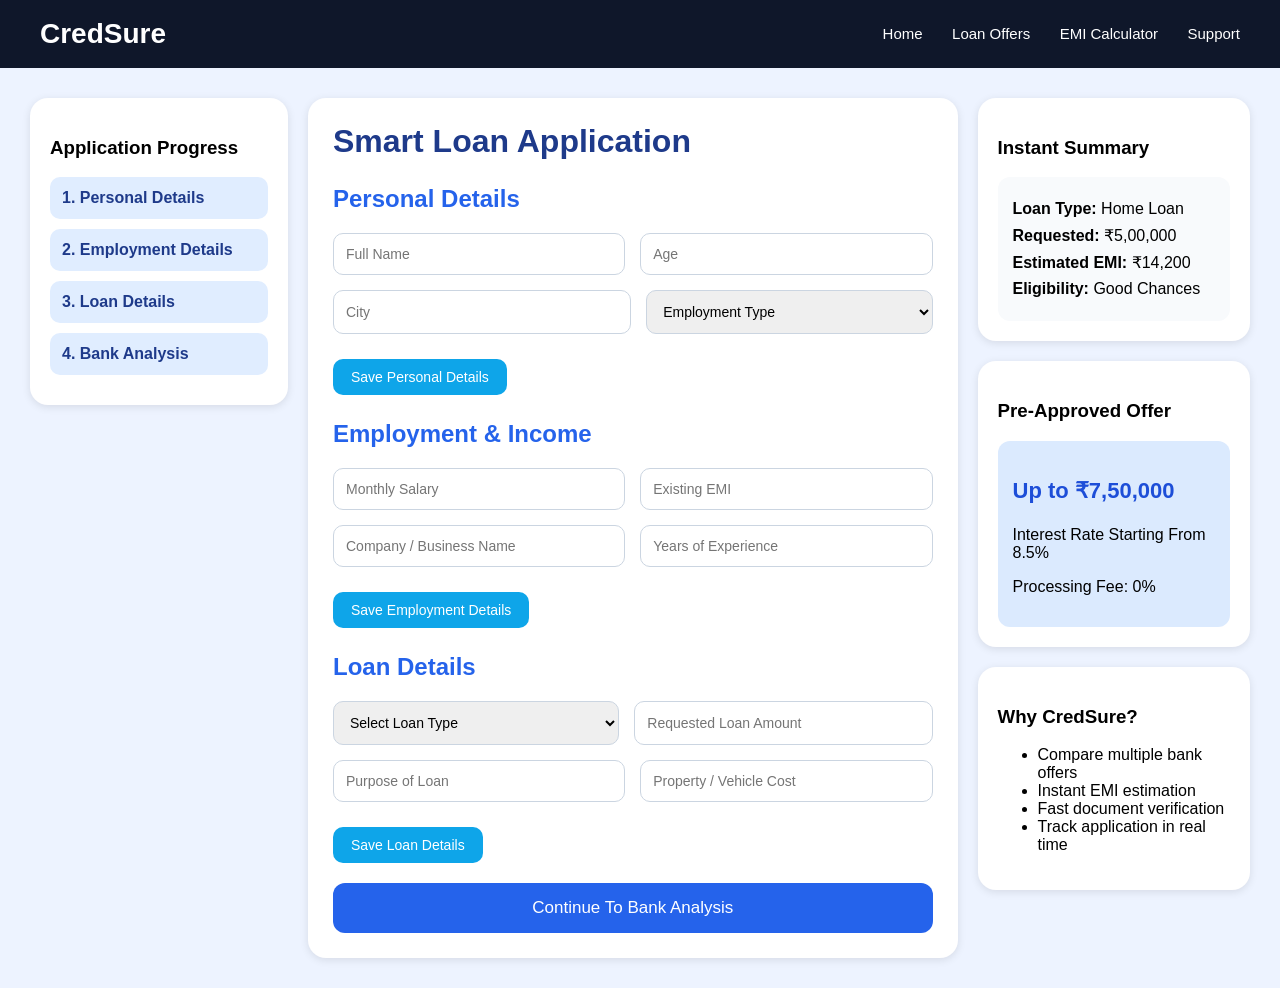
==== src/main/resources/templates/index.html @ 7bf1989f "Initial commit of CredSure fintech project" ====
<!DOCTYPE html>
<html xmlns:th="http://www.thymeleaf.org">
<head>
    <title>CredSure - Smart Loan Portal</title>

    <style>
        body{
            margin:0;
            font-family:Arial, sans-serif;
            background:#edf3ff;
        }

        .header{
            background:#0f172a;
            color:white;
            padding:18px 40px;
            display:flex;
            justify-content:space-between;
            align-items:center;
        }

		.logo{
		    font-size:28px;
		    font-weight:bold;
		    color:white;
		    text-decoration:none;
		}

        .nav a{
            color:white;
            text-decoration:none;
            margin-left:25px;
            font-size:15px;
        }

        .main{
            display:flex;
            gap:20px;
            padding:30px;
        }

        .left-panel{
            width:20%;
            background:white;
            border-radius:18px;
            padding:20px;
            height:fit-content;
            box-shadow:0 2px 8px rgba(0,0,0,0.1);
        }

        .center-panel{
            width:55%;
            background:white;
            border-radius:18px;
            padding:25px;
            box-shadow:0 2px 8px rgba(0,0,0,0.1);
        }

        .right-panel{
            width:25%;
            display:flex;
            flex-direction:column;
            gap:20px;
        }

        .card{
            background:white;
            border-radius:18px;
            padding:20px;
            box-shadow:0 2px 8px rgba(0,0,0,0.1);
        }

        h1{
            margin-top:0;
            color:#1e3a8a;
        }

        h2{
            color:#2563eb;
            margin-top:25px;
        }

        .progress-step{
            padding:12px;
            margin-bottom:10px;
            border-radius:10px;
            background:#e0edff;
            color:#1e3a8a;
            font-weight:bold;
            transition:0.3s;
        }

        .progress-step.completed{
            background:#dcfce7;
            color:#166534;
        }

        .progress-step.completed::before{
            content:"✓ ";
            font-weight:bold;
        }

        .row{
            display:flex;
            gap:15px;
            margin-bottom:15px;
        }

        input, select{
            width:100%;
            padding:12px;
            border:1px solid #cbd5e1;
            border-radius:10px;
            font-size:14px;
        }

        .save-btn{
            background:#0ea5e9;
            color:white;
            border:none;
            padding:10px 18px;
            border-radius:10px;
            margin-top:10px;
            cursor:pointer;
            font-size:14px;
        }

        .btn{
            width:100%;
            padding:15px;
            background:#2563eb;
            color:white;
            border:none;
            border-radius:12px;
            font-size:17px;
            margin-top:20px;
            cursor:pointer;
        }

        .summary-box{
            background:#f8fafc;
            padding:15px;
            border-radius:12px;
            margin-top:10px;
        }

        .summary-box p{
            margin:8px 0;
        }

        .offer{
            background:#dbeafe;
            border-radius:12px;
            padding:15px;
            margin-top:15px;
        }
    </style>
</head>
<body>

<div class="header">
    <a href="/" class="logo">CredSure</a>

    <div class="nav">
        <a href="/">Home</a>
        <a href="/offers">Loan Offers</a>
        <a href="/emi">EMI Calculator</a>
        <a href="/support">Support</a>
    </div>
</div>

<form action="/apply" method="post" th:object="${loanApplication}">

    <div class="main">

        <div class="left-panel">
            <h3>Application Progress</h3>

            <div id="step1" class="progress-step">1. Personal Details</div>
            <div id="step2" class="progress-step">2. Employment Details</div>
            <div id="step3" class="progress-step">3. Loan Details</div>
            <div id="step4" class="progress-step">4. Bank Analysis</div>
        </div>

        <div class="center-panel">

            <h1>Smart Loan Application</h1>

            <h2>Personal Details</h2>

            <div class="row">
                <input type="text" th:field="*{fullName}" placeholder="Full Name" required>
                <input type="number" th:field="*{age}" placeholder="Age" required>
            </div>

            <div class="row">
                <input type="text" th:field="*{city}" placeholder="City" required>

                <select th:field="*{employmentType}">
                    <option value="">Employment Type</option>
                    <option value="Government Employee">Government Employee</option>
                    <option value="Permanent Employee">Permanent Employee</option>
                    <option value="Temporary Employee">Temporary Employee</option>
                    <option value="Self Employed">Self Employed</option>
                    <option value="Business Owner">Business Owner</option>
                    <option value="Farmer">Farmer</option>
                    <option value="Retired">Retired</option>
                </select>
            </div>

            <button type="button" class="save-btn" onclick="completeStep(1)">
                Save Personal Details
            </button>

            <h2>Employment & Income</h2>

            <div class="row">
                <input type="number" th:field="*{salary}" placeholder="Monthly Salary" required>
                <input type="number" th:field="*{existingEmi}" placeholder="Existing EMI" required>
            </div>

            <div class="row">
                <input type="text" placeholder="Company / Business Name">
                <input type="number" placeholder="Years of Experience">
            </div>

            <button type="button" class="save-btn" onclick="completeStep(2)">
                Save Employment Details
            </button>

            <h2>Loan Details</h2>

            <div class="row">
                <select th:field="*{loanType}">
                    <option value="">Select Loan Type</option>
                    <option value="Home Loan">Home Loan</option>
                    <option value="Car Loan">Car Loan</option>
                    <option value="Personal Loan">Personal Loan</option>
                    <option value="Education Loan">Education Loan</option>
                    <option value="Business Loan">Business Loan</option>
                </select>

                <input type="number" th:field="*{loanAmount}" placeholder="Requested Loan Amount" required>
            </div>

            <div class="row">
                <input type="text" placeholder="Purpose of Loan">
                <input type="number" placeholder="Property / Vehicle Cost">
            </div>

            <button type="button" class="save-btn" onclick="completeStep(3)">
                Save Loan Details
            </button>

            <button type="submit" class="btn" onclick="completeStep(4)">
                Continue To Bank Analysis
            </button>

        </div>

        <div class="right-panel">

            <div class="card">
                <h3>Instant Summary</h3>

                <div class="summary-box">
                    <p><b>Loan Type:</b> Home Loan</p>
                    <p><b>Requested:</b> ₹5,00,000</p>
                    <p><b>Estimated EMI:</b> ₹14,200</p>
                    <p><b>Eligibility:</b> Good Chances</p>
                </div>
            </div>

            <div class="card">
                <h3>Pre-Approved Offer</h3>

                <div class="offer">
                    <p style="font-size:22px;font-weight:bold;color:#1d4ed8;">
                        Up to ₹7,50,000
                    </p>

                    <p>Interest Rate Starting From 8.5%</p>
                    <p>Processing Fee: 0%</p>
                </div>
            </div>

            <div class="card">
                <h3>Why CredSure?</h3>

                <ul>
                    <li>Compare multiple bank offers</li>
                    <li>Instant EMI estimation</li>
                    <li>Fast document verification</li>
                    <li>Track application in real time</li>
                </ul>
            </div>

        </div>

    </div>

</form>

<script>
    function completeStep(step){

        if(step === 1){

            const fullName = document.querySelector('[name="fullName"]').value;
            const age = document.querySelector('[name="age"]').value;
            const city = document.querySelector('[name="city"]').value;
            const employment = document.querySelector('[name="employmentType"]').value;

            if(fullName === "" || age === "" || city === "" || employment === ""){
                alert("Please fill all Personal Details first.");
                return;
            }

            document.getElementById("step1").classList.add("completed");
        }

        if(step === 2){

            const salary = document.querySelector('[name="salary"]').value;
            const emi = document.querySelector('[name="existingEmi"]').value;

            if(salary === "" || emi === ""){
                alert("Please fill all Employment Details first.");
                return;
            }

            document.getElementById("step2").classList.add("completed");
        }

        if(step === 3){

            const loanType = document.querySelector('[name="loanType"]').value;
            const loanAmount = document.querySelector('[name="loanAmount"]').value;

            if(loanType === "" || loanAmount === ""){
                alert("Please fill all Loan Details first.");
                return;
            }

            document.getElementById("step3").classList.add("completed");
        }

        if(step === 4){

            if(!document.getElementById("step1").classList.contains("completed")
                || !document.getElementById("step2").classList.contains("completed")
                || !document.getElementById("step3").classList.contains("completed")){

                alert("Please complete all sections before Bank Analysis.");
                event.preventDefault();
                return false;
            }

            document.getElementById("step4").classList.add("completed");
        }
    }
</script>

</body>
</html>
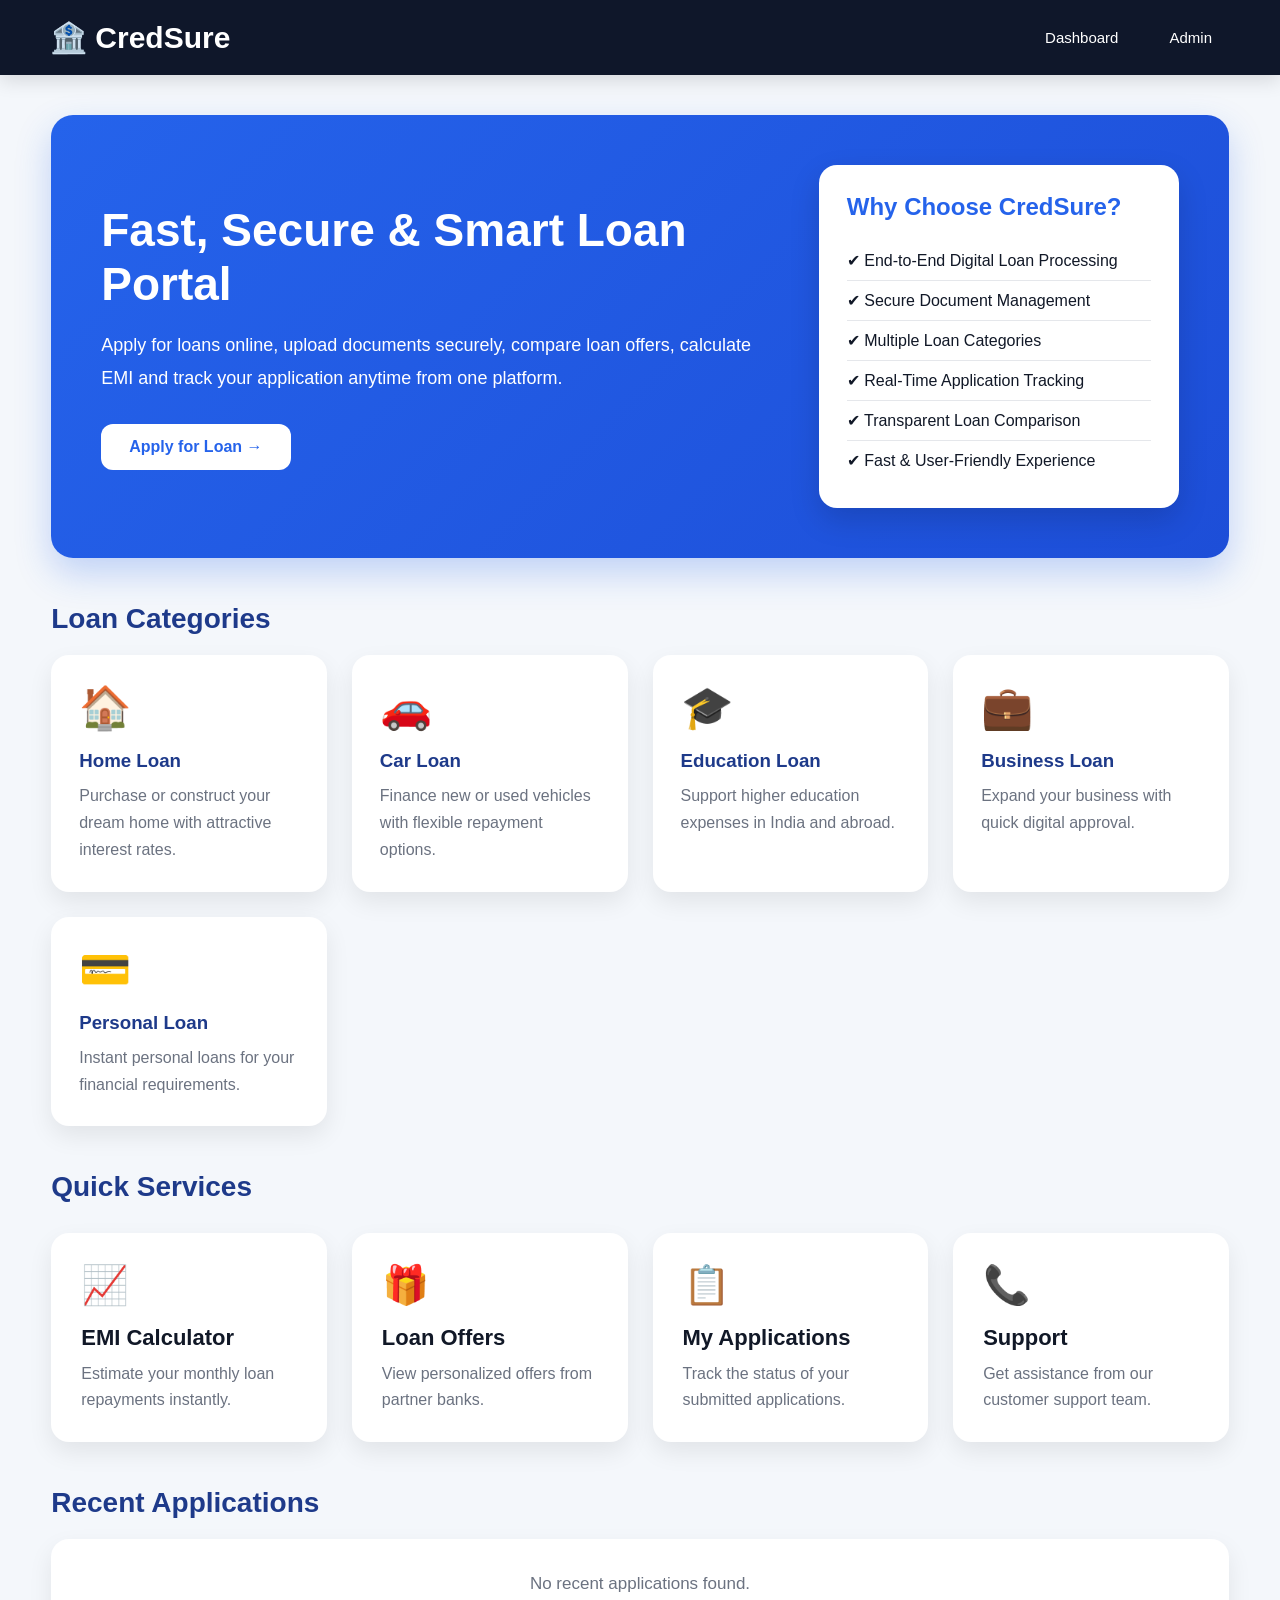
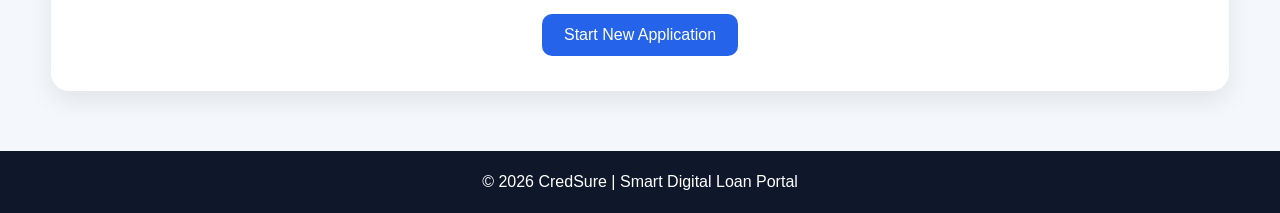
==== commit b5082fa2: "Enhance CredSure UI and add loan services" ====
--- a/src/main/resources/templates/index.html
+++ b/src/main/resources/templates/index.html
@@ -1,365 +1,587 @@
 <!DOCTYPE html>
 <html xmlns:th="http://www.thymeleaf.org">
+
 <head>
-    <title>CredSure - Smart Loan Portal</title>
+
+    <title>CredSure | Smart Digital Loan Portal</title>
+
+    <meta charset="UTF-8">
+    <meta name="viewport" content="width=device-width, initial-scale=1">
 
     <style>
-        body{
-            margin:0;
-            font-family:Arial, sans-serif;
-            background:#edf3ff;
-        }
-
-        .header{
-            background:#0f172a;
-            color:white;
-            padding:18px 40px;
-            display:flex;
-            justify-content:space-between;
-            align-items:center;
-        }
-
-		.logo{
-		    font-size:28px;
-		    font-weight:bold;
-		    color:white;
-		    text-decoration:none;
-		}
-
-        .nav a{
-            color:white;
-            text-decoration:none;
-            margin-left:25px;
-            font-size:15px;
-        }
-
-        .main{
-            display:flex;
-            gap:20px;
-            padding:30px;
-        }
-
-        .left-panel{
-            width:20%;
-            background:white;
-            border-radius:18px;
-            padding:20px;
-            height:fit-content;
-            box-shadow:0 2px 8px rgba(0,0,0,0.1);
-        }
-
-        .center-panel{
-            width:55%;
-            background:white;
-            border-radius:18px;
-            padding:25px;
-            box-shadow:0 2px 8px rgba(0,0,0,0.1);
-        }
-
-        .right-panel{
-            width:25%;
-            display:flex;
-            flex-direction:column;
-            gap:20px;
-        }
-
-        .card{
-            background:white;
-            border-radius:18px;
-            padding:20px;
-            box-shadow:0 2px 8px rgba(0,0,0,0.1);
-        }
-
-        h1{
-            margin-top:0;
-            color:#1e3a8a;
-        }
-
-        h2{
-            color:#2563eb;
-            margin-top:25px;
-        }
-
-        .progress-step{
-            padding:12px;
-            margin-bottom:10px;
-            border-radius:10px;
-            background:#e0edff;
-            color:#1e3a8a;
-            font-weight:bold;
-            transition:0.3s;
-        }
-
-        .progress-step.completed{
-            background:#dcfce7;
-            color:#166534;
-        }
-
-        .progress-step.completed::before{
-            content:"✓ ";
-            font-weight:bold;
-        }
-
-        .row{
-            display:flex;
-            gap:15px;
-            margin-bottom:15px;
-        }
-
-        input, select{
-            width:100%;
-            padding:12px;
-            border:1px solid #cbd5e1;
-            border-radius:10px;
-            font-size:14px;
-        }
-
-        .save-btn{
-            background:#0ea5e9;
-            color:white;
-            border:none;
-            padding:10px 18px;
-            border-radius:10px;
-            margin-top:10px;
-            cursor:pointer;
-            font-size:14px;
-        }
-
-        .btn{
-            width:100%;
-            padding:15px;
-            background:#2563eb;
-            color:white;
-            border:none;
-            border-radius:12px;
-            font-size:17px;
-            margin-top:20px;
-            cursor:pointer;
-        }
-
-        .summary-box{
-            background:#f8fafc;
-            padding:15px;
-            border-radius:12px;
-            margin-top:10px;
-        }
-
-        .summary-box p{
-            margin:8px 0;
-        }
-
-        .offer{
-            background:#dbeafe;
-            border-radius:12px;
-            padding:15px;
-            margin-top:15px;
-        }
+		
+*{
+    margin:0;
+    padding:0;
+    box-sizing:border-box;
+    font-family:'Segoe UI',Tahoma,Geneva,Verdana,sans-serif;
+}
+
+body{
+    background:#f4f7fb;
+    color:#1f2937;
+}
+
+/* ===========================
+   HEADER
+=========================== */
+
+.header{
+    height:75px;
+    background:#0f172a;
+    display:flex;
+    justify-content:space-between;
+    align-items:center;
+    padding:0 50px;
+    position:sticky;
+    top:0;
+    z-index:1000;
+    box-shadow:0 6px 18px rgba(0,0,0,.12);
+}
+
+.logo{
+    color:white;
+    text-decoration:none;
+    font-size:30px;
+    font-weight:bold;
+}
+
+.nav-links{
+    display:flex;
+    gap:15px;
+}
+
+.nav-links a{
+    text-decoration:none;
+    color:white;
+    padding:10px 18px;
+    border-radius:10px;
+    transition:.3s;
+    font-size:15px;
+}
+
+.nav-links a:hover{
+    background:#2563eb;
+}
+
+/* ===========================
+   MAIN
+=========================== */
+
+.container{
+    width:92%;
+    max-width:1400px;
+    margin:40px auto;
+}
+
+/* ===========================
+   WELCOME CARD
+=========================== */
+
+.welcome-card{
+    background:linear-gradient(135deg,#2563eb,#1d4ed8);
+    color:white;
+    border-radius:22px;
+    padding:50px;
+    margin-bottom:40px;
+    box-shadow:0 15px 35px rgba(37,99,235,.25);
+
+    display:flex;
+    justify-content:space-between;
+    align-items:center;
+    gap:50px;
+}
+
+.welcome-left{
+    flex:1;
+}
+
+.welcome-left h1{
+    font-size:46px;
+    margin-bottom:18px;
+}
+
+.welcome-left p{
+    font-size:18px;
+    line-height:1.8;
+    margin-bottom:30px;
+}
+
+.welcome-right{
+    width:360px;
+}
+
+.summary-card{
+    background:white;
+    color:#111827;
+    border-radius:18px;
+    padding:28px;
+    box-shadow:0 12px 30px rgba(0,0,0,.15);
+}
+
+.summary-card h3{
+    color:#2563eb;
+    margin-bottom:20px;
+    font-size:24px;
+}
+
+.summary-item{
+    display:flex;
+    align-items:center;
+    gap:10px;
+    padding:10px 0;
+    border-bottom:1px solid #e5e7eb;
+    font-size:16px;
+}
+
+.summary-item:last-child{
+    border-bottom:none;
+}
+
+/* ===========================
+   BUTTONS
+=========================== */
+
+.primary-btn{
+    display:inline-block;
+    background:white;
+    color:#2563eb;
+    text-decoration:none;
+    font-weight:bold;
+    padding:14px 28px;
+    border-radius:12px;
+    transition:.3s;
+}
+
+.primary-btn:hover{
+    transform:translateY(-3px);
+}
+
+.secondary-btn{
+    display:inline-block;
+    margin-top:20px;
+    text-decoration:none;
+    background:#2563eb;
+    color:white;
+    padding:12px 22px;
+    border-radius:10px;
+    transition:.3s;
+}
+
+.secondary-btn:hover{
+    background:#1d4ed8;
+}
+
+/* ===========================
+   SECTION TITLE
+=========================== */
+
+.section-title{
+    margin:45px 0 20px;
+    color:#1e3a8a;
+    font-size:28px;
+}
+
+/* ===========================
+   GRID
+=========================== */
+
+.service-grid{
+    display:grid;
+    grid-template-columns:repeat(auto-fit,minmax(250px,1fr));
+    gap:25px;
+}
+
+/* ===========================
+   CARD
+=========================== */
+
+.card{
+    background:white;
+    border-radius:18px;
+    padding:28px;
+    box-shadow:0 10px 25px rgba(0,0,0,.08);
+    transition:.3s;
+}
+
+.card:hover{
+    transform:translateY(-8px);
+}
+
+.card h3{
+    margin:18px 0 10px;
+    color:#1e3a8a;
+}
+
+.card p{
+    color:#6b7280;
+    line-height:1.7;
+}
+
+.icon{
+    font-size:42px;
+}
+
+/* ===========================
+   SERVICE CARD
+=========================== */
+
+.services h2{
+    margin:45px 0 30px;
+    color:#1e3a8a;
+    font-size:28px;
+    font-weight:700;
+}
+
+.service-card{
+
+    background:white;
+    border-radius:18px;
+    text-decoration:none;
+    color:#111827;
+
+    padding:30px;
+
+    box-shadow:0 10px 25px rgba(0,0,0,.08);
+
+    transition:.3s;
+
+    display:flex;
+    flex-direction:column;
+
+    align-items:flex-start;
+
+    text-align:left;
+
+}
+
+.service-card span{
+
+    font-size:38px;
+
+}
+
+.service-card h3{
+
+    margin:18px 0 10px;
+
+    font-size:22px;
+
+}
+
+.service-card p{
+
+    font-size:16px;
+
+    line-height:1.6;
+
+    color:#6b7280;
+
+}
+
+.service-card:hover{
+    transform:translateY(-8px);
+    background:#2563eb;
+    color:white;
+}
+
+/* ===========================
+   RECENT
+=========================== */
+
+.recent-card{
+    background:white;
+    border-radius:18px;
+    padding:35px;
+    text-align:center;
+    box-shadow:0 10px 25px rgba(0,0,0,.08);
+}
+
+.recent-card p{
+    font-size:17px;
+    color:#6b7280;
+}
+
+/* ===========================
+   FOOTER
+=========================== */
+
+.footer{
+    margin-top:60px;
+    background:#0f172a;
+    color:white;
+    text-align:center;
+    padding:22px;
+}
+
+/* ===========================
+   RESPONSIVE
+=========================== */
+
+@media(max-width:900px){
+
+    .header{
+        flex-direction:column;
+        height:auto;
+        padding:20px;
+    }
+
+    .nav{
+        flex-wrap:wrap;
+        justify-content:center;
+        margin-top:15px;
+    }
+
+    .welcome-card{
+        padding:30px;
+    }
+
+    .welcome-card h1{
+        font-size:32px;
+    }
+
+    .welcome-card p{
+        font-size:16px;
+    }
+
+}
+
     </style>
+
 </head>
-<body>
-
-<div class="header">
-    <a href="/" class="logo">CredSure</a>
-
-    <div class="nav">
-        <a href="/">Home</a>
-        <a href="/offers">Loan Offers</a>
-        <a href="/emi">EMI Calculator</a>
-        <a href="/support">Support</a>
-    </div>
+
+
+<header class="header">
+
+    <a href="/" class="logo">🏦 CredSure</a>
+
+	<nav class="nav-links">
+
+	    <a th:href="@{/}" class="active">Dashboard</a>
+
+	    <a th:href="@{/admin}">Admin</a>
+
+	</nav>
+
+</header>
+
+<div class="container">
+
+    <!-- Welcome Banner -->
+
+	<section class="welcome-card">
+
+	    <div class="welcome-left">
+
+	        <h1>Fast, Secure & Smart Loan Portal</h1>
+
+	        <p>
+	            Apply for loans online, upload documents securely, compare loan offers,
+	            calculate EMI and track your application anytime from one platform.
+	        </p>
+
+	        <a th:href="@{/apply}" class="primary-btn">
+	            Apply for Loan →
+	        </a>
+
+	    </div>
+
+	    <div class="welcome-right">
+
+	        <div class="summary-card">
+
+	            <h3>Why Choose CredSure?</h3>
+
+	            <div class="summary-item">
+	                <span>✔ End-to-End Digital Loan Processing</span>
+	            </div>
+
+	            <div class="summary-item">
+	                <span>✔ Secure Document Management</span>
+	            </div>
+
+	            <div class="summary-item">
+	                <span>✔ Multiple Loan Categories</span>
+	            </div>
+
+	            <div class="summary-item">
+	                <span>✔ Real-Time Application Tracking</span>
+	            </div>
+
+	            <div class="summary-item">
+	                <span>✔ Transparent Loan Comparison</span>
+	            </div>
+
+	            <div class="summary-item">
+	                <span>✔ Fast & User-Friendly Experience</span>
+	            </div>
+
+	        </div>
+
+	    </div>
+
+	</section>
+
+
+    <!-- Loan Categories -->
+
+    <section>
+
+        <h2 class="section-title">
+
+            Loan Categories
+
+        </h2>
+
+        <div class="service-grid">
+
+            <div class="card">
+
+                <div class="icon">🏠</div>
+
+                <h3>Home Loan</h3>
+
+                <p>
+
+                    Purchase or construct your dream home with attractive
+                    interest rates.
+
+                </p>
+
+            </div>
+
+            <div class="card">
+
+                <div class="icon">🚗</div>
+
+                <h3>Car Loan</h3>
+
+                <p>
+
+                    Finance new or used vehicles with flexible repayment
+                    options.
+
+                </p>
+
+            </div>
+
+            <div class="card">
+
+                <div class="icon">🎓</div>
+
+                <h3>Education Loan</h3>
+
+                <p>
+
+                    Support higher education expenses in India and abroad.
+
+                </p>
+
+            </div>
+
+            <div class="card">
+
+                <div class="icon">💼</div>
+
+                <h3>Business Loan</h3>
+
+                <p>
+
+                    Expand your business with quick digital approval.
+
+                </p>
+
+            </div>
+
+            <div class="card">
+
+                <div class="icon">💳</div>
+
+                <h3>Personal Loan</h3>
+
+                <p>
+
+                    Instant personal loans for your financial requirements.
+
+                </p>
+
+            </div>
+
+        </div>
+
+    </section>
+
+
+    <!-- Quick Services -->
+
+		<section class="services">
+
+		    <h2>Quick Services</h2>
+
+		    <div class="service-grid">
+
+				<a th:href="@{/emi}" class="service-card">
+				    <span>📈</span>
+				    <h3>EMI Calculator</h3>
+				    <p>Estimate your monthly loan repayments instantly.</p>
+				</a>
+				
+		        <a th:href="@{/offers}" class="service-card">
+		            <span>🎁</span>
+		            <h3>Loan Offers</h3>
+		            <p>View personalized offers from partner banks.</p>
+		        </a>
+
+		        <a th:href="@{/history}" class="service-card">
+		            <span>📋</span>
+		            <h3>My Applications</h3>
+		            <p>Track the status of your submitted applications.</p>
+		        </a>
+
+		        <a th:href="@{/support}" class="service-card">
+		            <span>📞</span>
+		            <h3>Support</h3>
+		            <p>Get assistance from our customer support team.</p>
+		        </a>
+
+		    </div>
+
+		</section>
+		
+
+
+    <!-- Recent Applications -->
+
+    <section>
+
+        <h2 class="section-title">
+
+            Recent Applications
+
+        </h2>
+
+        <div class="recent-card">
+
+            <p>
+
+                No recent applications found.
+
+            </p>
+
+            <a href="/apply" class="secondary-btn">
+
+                Start New Application
+
+            </a>
+
+        </div>
+
+    </section>
+
 </div>
 
-<form action="/apply" method="post" th:object="${loanApplication}">
-
-    <div class="main">
-
-        <div class="left-panel">
-            <h3>Application Progress</h3>
-
-            <div id="step1" class="progress-step">1. Personal Details</div>
-            <div id="step2" class="progress-step">2. Employment Details</div>
-            <div id="step3" class="progress-step">3. Loan Details</div>
-            <div id="step4" class="progress-step">4. Bank Analysis</div>
-        </div>
-
-        <div class="center-panel">
-
-            <h1>Smart Loan Application</h1>
-
-            <h2>Personal Details</h2>
-
-            <div class="row">
-                <input type="text" th:field="*{fullName}" placeholder="Full Name" required>
-                <input type="number" th:field="*{age}" placeholder="Age" required>
-            </div>
-
-            <div class="row">
-                <input type="text" th:field="*{city}" placeholder="City" required>
-
-                <select th:field="*{employmentType}">
-                    <option value="">Employment Type</option>
-                    <option value="Government Employee">Government Employee</option>
-                    <option value="Permanent Employee">Permanent Employee</option>
-                    <option value="Temporary Employee">Temporary Employee</option>
-                    <option value="Self Employed">Self Employed</option>
-                    <option value="Business Owner">Business Owner</option>
-                    <option value="Farmer">Farmer</option>
-                    <option value="Retired">Retired</option>
-                </select>
-            </div>
-
-            <button type="button" class="save-btn" onclick="completeStep(1)">
-                Save Personal Details
-            </button>
-
-            <h2>Employment & Income</h2>
-
-            <div class="row">
-                <input type="number" th:field="*{salary}" placeholder="Monthly Salary" required>
-                <input type="number" th:field="*{existingEmi}" placeholder="Existing EMI" required>
-            </div>
-
-            <div class="row">
-                <input type="text" placeholder="Company / Business Name">
-                <input type="number" placeholder="Years of Experience">
-            </div>
-
-            <button type="button" class="save-btn" onclick="completeStep(2)">
-                Save Employment Details
-            </button>
-
-            <h2>Loan Details</h2>
-
-            <div class="row">
-                <select th:field="*{loanType}">
-                    <option value="">Select Loan Type</option>
-                    <option value="Home Loan">Home Loan</option>
-                    <option value="Car Loan">Car Loan</option>
-                    <option value="Personal Loan">Personal Loan</option>
-                    <option value="Education Loan">Education Loan</option>
-                    <option value="Business Loan">Business Loan</option>
-                </select>
-
-                <input type="number" th:field="*{loanAmount}" placeholder="Requested Loan Amount" required>
-            </div>
-
-            <div class="row">
-                <input type="text" placeholder="Purpose of Loan">
-                <input type="number" placeholder="Property / Vehicle Cost">
-            </div>
-
-            <button type="button" class="save-btn" onclick="completeStep(3)">
-                Save Loan Details
-            </button>
-
-            <button type="submit" class="btn" onclick="completeStep(4)">
-                Continue To Bank Analysis
-            </button>
-
-        </div>
-
-        <div class="right-panel">
-
-            <div class="card">
-                <h3>Instant Summary</h3>
-
-                <div class="summary-box">
-                    <p><b>Loan Type:</b> Home Loan</p>
-                    <p><b>Requested:</b> ₹5,00,000</p>
-                    <p><b>Estimated EMI:</b> ₹14,200</p>
-                    <p><b>Eligibility:</b> Good Chances</p>
-                </div>
-            </div>
-
-            <div class="card">
-                <h3>Pre-Approved Offer</h3>
-
-                <div class="offer">
-                    <p style="font-size:22px;font-weight:bold;color:#1d4ed8;">
-                        Up to ₹7,50,000
-                    </p>
-
-                    <p>Interest Rate Starting From 8.5%</p>
-                    <p>Processing Fee: 0%</p>
-                </div>
-            </div>
-
-            <div class="card">
-                <h3>Why CredSure?</h3>
-
-                <ul>
-                    <li>Compare multiple bank offers</li>
-                    <li>Instant EMI estimation</li>
-                    <li>Fast document verification</li>
-                    <li>Track application in real time</li>
-                </ul>
-            </div>
-
-        </div>
-
-    </div>
-
-</form>
-
-<script>
-    function completeStep(step){
-
-        if(step === 1){
-
-            const fullName = document.querySelector('[name="fullName"]').value;
-            const age = document.querySelector('[name="age"]').value;
-            const city = document.querySelector('[name="city"]').value;
-            const employment = document.querySelector('[name="employmentType"]').value;
-
-            if(fullName === "" || age === "" || city === "" || employment === ""){
-                alert("Please fill all Personal Details first.");
-                return;
-            }
-
-            document.getElementById("step1").classList.add("completed");
-        }
-
-        if(step === 2){
-
-            const salary = document.querySelector('[name="salary"]').value;
-            const emi = document.querySelector('[name="existingEmi"]').value;
-
-            if(salary === "" || emi === ""){
-                alert("Please fill all Employment Details first.");
-                return;
-            }
-
-            document.getElementById("step2").classList.add("completed");
-        }
-
-        if(step === 3){
-
-            const loanType = document.querySelector('[name="loanType"]').value;
-            const loanAmount = document.querySelector('[name="loanAmount"]').value;
-
-            if(loanType === "" || loanAmount === ""){
-                alert("Please fill all Loan Details first.");
-                return;
-            }
-
-            document.getElementById("step3").classList.add("completed");
-        }
-
-        if(step === 4){
-
-            if(!document.getElementById("step1").classList.contains("completed")
-                || !document.getElementById("step2").classList.contains("completed")
-                || !document.getElementById("step3").classList.contains("completed")){
-
-                alert("Please complete all sections before Bank Analysis.");
-                event.preventDefault();
-                return false;
-            }
-
-            document.getElementById("step4").classList.add("completed");
-        }
-    }
-</script>
-
-</body>
-</html>+<footer class="footer">
+
+    © 2026 CredSure | Smart Digital Loan Portal
+
+</footer>
